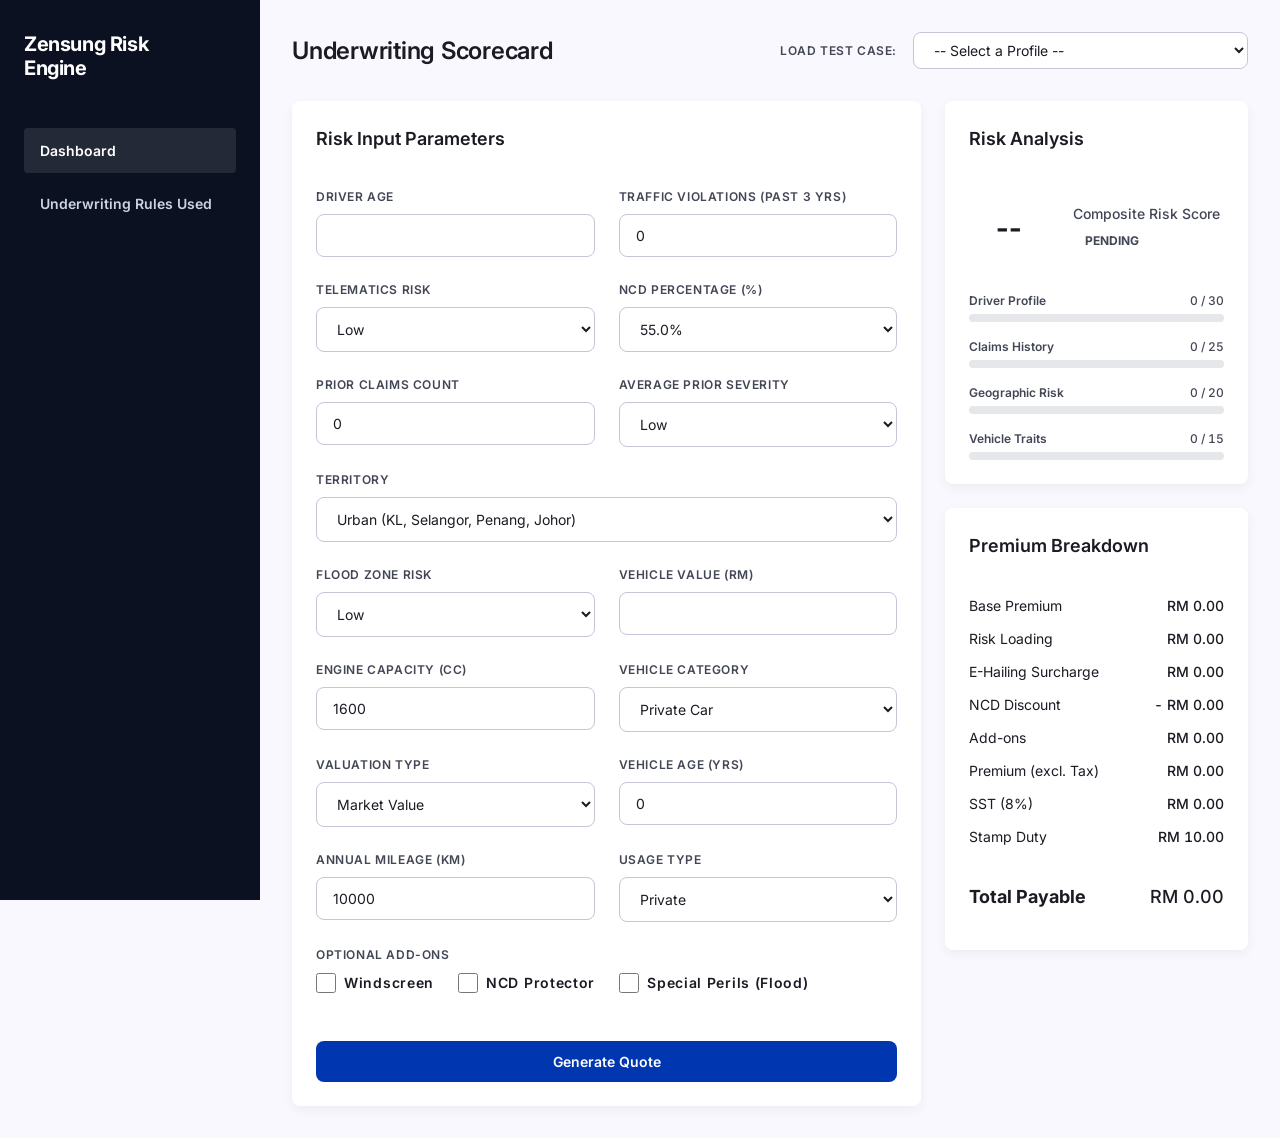
==== frontend/index.html @ bb722a62 "Initial version" ====
<!DOCTYPE html>
<html lang="en">
<head>
    <meta charset="UTF-8">
    <meta name="viewport" content="width=device-width, initial-scale=1.0">
    <title>Zensung Premium Underwriting</title>
    <link href="https://fonts.googleapis.com/css2?family=Inter:wght@400;500;600;700&display=swap" rel="stylesheet">
    <link rel="stylesheet" href="css/styles.css">
</head>
<body>
    <div class="app-layout">
        <!-- Deep Navy Sidebar -->
        <aside class="sidebar">
            <h1>Zensung Risk<br>Engine</h1>
            <ul class="nav-menu">
                <li class="nav-item active"><span>Dashboard</span></li>
                <li class="nav-item">
                    <a href="rules.html" target="_blank" style="color: inherit; text-decoration: none; display: block; width: 100%;">
                        <span>Underwriting Rules Used</span>
                    </a>
                </li>
            </ul>
        </aside>

        <!-- Main Content Area -->
        <main class="main-content">
            <header>
                <h2>Underwriting Scorecard</h2>
                <div class="controls">
                    <label for="test-cases">Load Test Case:</label>
                    <select id="test-cases">
                        <option value="">-- Select a Profile --</option>
                    </select>
                </div>
            </header>

            <div class="grid-container">
                <!-- Left Panel: Form -->
                <section class="panel panel-left">
                    <h3>Risk Input Parameters</h3>
                    <form id="quote-form">
                        <div class="form-grid">
                            <!-- Driver -->
                            <div class="form-group">
                                <label>Driver Age</label>
                                <input type="number" id="driver_age" required min="17" max="90">
                            </div>
                            <div class="form-group">
                                <label>Traffic Violations (past 3 yrs)</label>
                                <input type="number" id="traffic_violations" required min="0" value="0">
                            </div>
                            <div class="form-group">
                                <label>Telematics Risk</label>
                                <select id="telematics_risk">
                                    <option value="Low">Low</option>
                                    <option value="Med">Medium</option>
                                    <option value="High">High</option>
                                </select>
                            </div>
                            
                            <!-- Claims -->
                            <div class="form-group">
                                <label>NCD Percentage (%)</label>
                                <select id="ncd_percentage">
                                    <option value="55.0">55.0%</option>
                                    <option value="45.0">45.0%</option>
                                    <option value="38.33">38.33%</option>
                                    <option value="30.0">30.0%</option>
                                    <option value="25.0">25.0%</option>
                                    <option value="0.0">0.0%</option>
                                </select>
                            </div>
                            <div class="form-group">
                                <label>Prior Claims Count</label>
                                <input type="number" id="prior_claims_count" required min="0" value="0">
                            </div>
                            <div class="form-group">
                                <label>Average Prior Severity</label>
                                <select id="average_prior_severity">
                                    <option value="Low">Low</option>
                                    <option value="Med">Medium</option>
                                    <option value="High">High</option>
                                </select>
                            </div>

                            <!-- Geographic -->
                            <div class="form-group full-width">
                                <label>Territory</label>
                                <select id="territory">
                                    <option value="Urban (KL, Selangor, Penang, Johor)">Urban (KL, Selangor, Penang, Johor)</option>
                                    <option value="Urban (Other)">Urban (Other)</option>
                                    <option value="Rural (West Malaysia)">Rural (West Malaysia)</option>
                                    <option value="Rural (East Malaysia)">Rural (East Malaysia)</option>
                                </select>
                            </div>
                            <div class="form-group">
                                <label>Flood Zone Risk</label>
                                <select id="flood_zone">
                                    <option value="Low">Low</option>
                                    <option value="Med">Medium</option>
                                    <option value="High">High</option>
                                </select>
                            </div>

                            <!-- Vehicle -->
                            <div class="form-group">
                                <label>Vehicle Value (RM)</label>
                                <input type="number" id="vehicle_value" required min="1">
                            </div>
                            <div class="form-group">
                                <label>Engine Capacity (cc)</label>
                                <input type="number" id="engine_capacity" required min="100" value="1600">
                            </div>
                            <div class="form-group">
                                <label>Vehicle Category</label>
                                <select id="vehicle_category">
                                    <option value="Private Car">Private Car</option>
                                    <option value="Commercial Pickup">Commercial Pickup</option>
                                    <option value="Luxury Car">Luxury Car</option>
                                </select>
                            </div>
                            <div class="form-group">
                                <label>Valuation Type</label>
                                <select id="valuation_type">
                                    <option value="Market Value">Market Value</option>
                                    <option value="Agreed Value">Agreed Value</option>
                                </select>
                            </div>
                            <div class="form-group">
                                <label>Vehicle Age (yrs)</label>
                                <input type="number" id="vehicle_age" required min="0" value="0">
                            </div>

                            <!-- Usage -->
                            <div class="form-group">
                                <label>Annual Mileage (km)</label>
                                <input type="number" id="annual_mileage" required min="0" value="10000">
                            </div>
                            <div class="form-group">
                                <label>Usage Type</label>
                                <select id="usage_type">
                                    <option value="Private">Private</option>
                                    <option value="Commercial">Commercial</option>
                                    <option value="E-hailing Commercial">E-hailing Commercial</option>
                                </select>
                            </div>

                            <!-- Addons -->
                            <div class="form-group full-width">
                                <label>Optional Add-ons</label>
                                <div class="checkbox-group">
                                    <label><input type="checkbox" id="windscreen_cover"> Windscreen</label>
                                    <label><input type="checkbox" id="ncd_protector"> NCD Protector</label>
                                    <label><input type="checkbox" id="special_perils_cover"> Special Perils (Flood)</label>
                                </div>
                            </div>
                        </div>

                        <div id="error-msg" class="error-message"></div>
                        
                        <button type="submit" class="btn" id="submit-btn">Generate Quote</button>
                    </form>
                </section>

                <!-- Right Panels -->
                <section class="panel-right">
                    <!-- Top Right: Dashboard -->
                    <div class="panel">
                        <h3>Risk Analysis</h3>
                        <div class="dashboard-score">
                            <div class="score-circle" id="display_score">--</div>
                            <div class="score-details">
                                <div style="font-size: 0.875rem; color: var(--on-surface-variant); font-weight: 500;">Composite Risk Score</div>
                                <div id="display_decision" class="decision-badge">PENDING</div>
                                <div id="display_reinsurance" class="warning-flag">⚠️ Reinsurance Flag</div>
                            </div>
                        </div>

                        <!-- 4 New UI Progress Bars -->
                        <div class="progress-section">
                            <div class="progress-container">
                                <div class="progress-header">
                                    <span>Driver Profile</span>
                                    <span id="driver-risk-text" class="data-mono">0 / 30</span>
                                </div>
                                <div class="progress-track" style="width: 100%; height: 8px; background: #E5E7EB; border-radius: 4px; overflow: hidden; margin-top: 4px;">
                                    <div id="driver-risk-fill" class="progress-fill" style="width: 0%; height: 100%; background: #1D4ED8; transition: width 0.5s ease-in-out;"></div>
                                </div>
                            </div>
                            
                            <div class="progress-container">
                                <div class="progress-header">
                                    <span>Claims History</span>
                                    <span id="claims-risk-text" class="data-mono">0 / 25</span>
                                </div>
                                <div class="progress-track" style="width: 100%; height: 8px; background: #E5E7EB; border-radius: 4px; overflow: hidden; margin-top: 4px;">
                                    <div id="claims-risk-fill" class="progress-fill" style="width: 0%; height: 100%; background: #1D4ED8; transition: width 0.5s ease-in-out;"></div>
                                </div>
                            </div>

                            <div class="progress-container">
                                <div class="progress-header">
                                    <span>Geographic Risk</span>
                                    <span id="geo-risk-text" class="data-mono">0 / 20</span>
                                </div>
                                <div class="progress-track" style="width: 100%; height: 8px; background: #E5E7EB; border-radius: 4px; overflow: hidden; margin-top: 4px;">
                                    <div id="geo-risk-fill" class="progress-fill" style="width: 0%; height: 100%; background: #1D4ED8; transition: width 0.5s ease-in-out;"></div>
                                </div>
                            </div>

                            <div class="progress-container">
                                <div class="progress-header">
                                    <span>Vehicle Traits</span>
                                    <span id="vehicle-risk-text" class="data-mono">0 / 15</span>
                                </div>
                                <div class="progress-track" style="width: 100%; height: 8px; background: #E5E7EB; border-radius: 4px; overflow: hidden; margin-top: 4px;">
                                    <div id="vehicle-risk-fill" class="progress-fill" style="width: 0%; height: 100%; background: #1D4ED8; transition: width 0.5s ease-in-out;"></div>
                                </div>
                            </div>
                        </div>
                    </div>

                    <!-- Bottom Right: Premium Breakdown -->
                    <div class="panel">
                        <h3>Premium Breakdown</h3>
                        <div class="premium-breakdown">
                            <div class="breakdown-item">
                                <span>Base Premium</span>
                                <span id="bk_base" class="data-mono">RM 0.00</span>
                            </div>
                            <div class="breakdown-item">
                                <span>Risk Loading</span>
                                <span id="bk_loading" class="data-mono">RM 0.00</span>
                            </div>
                            <div class="breakdown-item">
                                <span>E-Hailing Surcharge</span>
                                <span id="bk_ehailing" class="data-mono">RM 0.00</span>
                            </div>
                            <div class="breakdown-item">
                                <span>NCD Discount</span>
                                <span id="bk_ncd" class="data-mono">- RM 0.00</span>
                            </div>
                            <div class="breakdown-item">
                                <span>Add-ons</span>
                                <span id="bk_addons" class="data-mono">RM 0.00</span>
                            </div>
                            <div class="breakdown-item">
                                <span>Premium (excl. Tax)</span>
                                <span id="bk_excl" class="data-mono">RM 0.00</span>
                            </div>
                            <div id="display_floor_warning" class="warning-flag" style="margin-bottom: 0.5rem; text-align: center;">🛡️ Minimum Premium Floor Activated</div>
                            <div id="display_mandatory_addon" class="warning-flag" style="display: none; background-color: #fee2e2; color: #b91c1c; margin-bottom: 0.5rem; text-align: center;">🚨 Mandatory Add-on Applied</div>
                            <div id="display_ncd_stepback" class="warning-flag" style="display: none; background-color: #fef3c7; color: #b45309; margin-bottom: 0.5rem; text-align: center;">⚠️ NCD Stepped Back to 0% (Prior Claim)</div>
                            <div class="breakdown-item">
                                <span>SST (8%)</span>
                                <span id="bk_sst" class="data-mono">RM 0.00</span>
                            </div>
                            <div class="breakdown-item">
                                <span>Stamp Duty</span>
                                <span id="bk_stamp_duty" class="data-mono">RM 10.00</span>
                            </div>
                            <div class="breakdown-item total">
                                <span>Total Payable</span>
                                <span id="bk_total" class="data-mono">RM 0.00</span>
                            </div>
                        </div>
                        <div id="display_metadata" style="font-size: 0.75rem; color: var(--on-surface-variant); margin-top: 1rem; text-align: center;"></div>
                    </div>
                </section>
            </div>
        </main>
    </div>

    <script src="js/app.js"></script>
</body>
</html>
---- frontend/css/styles.css ----
:root {
  /* Colors from DESIGN.md */
  --surface: #faf8ff;
  --surface-dim: #d9d9e5;
  --surface-bright: #faf8ff;
  --surface-container-lowest: #ffffff;
  --surface-container-low: #f3f2fe;
  --surface-container: #ededf9;
  --surface-container-high: #e8e7f3;
  --surface-container-highest: #e2e1ed;
  --on-surface: #1a1b23;
  --on-surface-variant: #434655;
  --inverse-surface: #2e3039;
  --inverse-on-surface: #f0f0fb;
  --outline: #747686;
  --outline-variant: #c4c5d7;
  --surface-tint: #2151da;
  --primary: #0037b0;
  --on-primary: #ffffff;
  --primary-container: #1d4ed8;
  --on-primary-container: #cad3ff;
  --inverse-primary: #b7c4ff;
  --secondary: #565d79;
  --on-secondary: #ffffff;
  --secondary-container: #d8deff;
  --on-secondary-container: #5a627e;
  --tertiary: #424546;
  --on-tertiary: #ffffff;
  --tertiary-container: #5a5c5d;
  --on-tertiary-container: #d3d5d6;
  --error: #ba1a1a;
  --on-error: #ffffff;
  --error-container: #ffdad6;
  --on-error-container: #93000a;
  --primary-fixed: #dce1ff;
  --on-primary-fixed: #001551;
  --background: #faf8ff;
  
  /* Deep Navy specifically for sidebar */
  --deep-navy: #0b1120;
  --emerald: #10b981;
  --crimson: #ef4444;

  /* Typography */
  --font-family: 'Inter', sans-serif;
  
  /* Spacing */
  --container-padding: 2rem;
  --gutter: 1.5rem;
  --panel-gap: 1rem;
  --stack-sm: 0.5rem;
  --stack-md: 1rem;
  --stack-lg: 2rem;

  /* Shapes */
  --radius-sm: 0.25rem;
  --radius-md: 0.5rem; /* 8px standard */
  --radius-lg: 1rem;
  
  /* Elevation */
  --shadow-1: 0 4px 12px rgba(0, 0, 0, 0.05);
  --shadow-2: 0 12px 24px rgba(0, 0, 0, 0.1);
}

* {
  box-sizing: border-box;
  margin: 0;
  padding: 0;
}

body {
  font-family: var(--font-family);
  background-color: var(--background);
  color: var(--on-surface);
  line-height: 1.5;
  font-size: 16px;
  display: flex;
  min-height: 100vh;
}

/* Sidebar Layout */
.app-layout {
  display: flex;
  width: 100%;
}

.sidebar {
  width: 260px;
  background-color: var(--deep-navy);
  color: #ffffff;
  padding: 2rem 1.5rem;
  display: flex;
  flex-direction: column;
  position: fixed;
  height: 100vh;
  z-index: 10;
}

.sidebar h1 {
  font-size: 20px;
  font-weight: 700;
  letter-spacing: -0.02em;
  margin-bottom: 3rem;
  line-height: 1.2;
}

.nav-menu {
  list-style: none;
  display: flex;
  flex-direction: column;
  gap: 0.5rem;
}

.nav-item {
  padding: 0.75rem 1rem;
  border-radius: var(--radius-sm);
  color: #cbd5e1;
  font-size: 14px;
  font-weight: 600;
  cursor: pointer;
  transition: all 0.2s;
}

.nav-item.active, .nav-item:hover {
  background-color: rgba(255, 255, 255, 0.1);
  color: #ffffff;
}

.main-content {
  flex: 1;
  margin-left: 260px; /* offset for fixed sidebar */
  padding: var(--container-padding);
  max-width: 1400px;
}

/* Header */
header {
  display: flex;
  justify-content: space-between;
  align-items: center;
  margin-bottom: 2rem;
}

header h2 {
  font-size: 24px;
  font-weight: 600;
  letter-spacing: -0.01em;
}

.controls {
  display: flex;
  align-items: center;
  gap: 1rem;
}

.controls select {
  padding: 0.5rem 1rem;
  border-radius: var(--radius-md);
  border: 1px solid var(--outline-variant);
  background-color: var(--surface-container-lowest);
  font-family: var(--font-family);
  font-size: 14px;
  outline: none;
  cursor: pointer;
}

/* 12-Column Grid Area */
.grid-container {
  display: grid;
  grid-template-columns: repeat(12, 1fr);
  gap: var(--gutter);
}

/* Panels / Cards */
.panel {
  background-color: var(--surface-container-lowest);
  border-radius: var(--radius-md);
  padding: 1.5rem;
  box-shadow: var(--shadow-1);
}

.panel-left {
  grid-column: span 8;
}

.panel-right {
  grid-column: span 4;
  display: flex;
  flex-direction: column;
  gap: var(--gutter);
}

.panel h3 {
  font-size: 18px;
  font-weight: 600;
  margin-bottom: 1.5rem;
  color: var(--on-surface);
  border-bottom: 1px solid var(--surface-variant);
  padding-bottom: 0.75rem;
}

/* Form Styles */
.form-grid {
  display: grid;
  grid-template-columns: 1fr 1fr;
  gap: 1.5rem;
}

.form-group {
  display: flex;
  flex-direction: column;
  gap: 0.5rem;
}

.form-group.full-width {
  grid-column: 1 / -1;
}

label {
  font-size: 12px;
  font-weight: 600;
  letter-spacing: 0.05em;
  text-transform: uppercase;
  color: var(--on-surface-variant);
}

input, select {
  padding: 0.75rem 1rem;
  border-radius: var(--radius-md);
  border: 1px solid var(--outline-variant);
  background-color: var(--surface-container-lowest);
  font-family: var(--font-family);
  font-size: 14px;
  color: var(--on-surface);
  transition: all 0.2s;
  outline: none;
}

input:focus, select:focus {
  border-color: var(--primary);
  box-shadow: 0 0 0 3px var(--primary-fixed);
}

/* Checkbox specific */
.checkbox-group {
  display: flex;
  gap: 1.5rem;
}

.checkbox-group label {
  display: flex;
  align-items: center;
  gap: 0.5rem;
  text-transform: none;
  font-size: 14px;
  color: var(--on-surface);
  cursor: pointer;
}

input[type="checkbox"] {
  width: 1.25rem;
  height: 1.25rem;
  cursor: pointer;
  accent-color: var(--primary);
}

/* Buttons */
.btn {
  background-color: var(--primary);
  color: var(--on-primary);
  border: none;
  padding: 0.75rem 1.5rem;
  border-radius: var(--radius-md);
  font-family: var(--font-family);
  font-size: 14px;
  font-weight: 600;
  cursor: pointer;
  transition: all 0.2s;
  margin-top: 2rem;
  width: 100%;
}

.btn:hover {
  background-color: var(--primary-container);
}

/* Dashboard Score Components */
.dashboard-score {
  display: flex;
  align-items: center;
  gap: 1.5rem;
}

.score-circle {
  width: 80px;
  height: 80px;
  border-radius: 50%;
  display: flex;
  align-items: center;
  justify-content: center;
  font-size: 28px;
  font-weight: 700;
  border: 4px solid var(--surface-variant);
  color: var(--on-surface);
}

.score-details {
  display: flex;
  flex-direction: column;
  gap: 0.25rem;
}

.decision-badge {
  display: inline-block;
  padding: 0.25rem 0.75rem;
  border-radius: var(--radius-sm);
  font-size: 12px;
  font-weight: 700;
  text-transform: uppercase;
  background-color: var(--surface-variant);
  color: var(--on-surface-variant);
  align-self: flex-start;
}

.decision-badge.approved {
  background-color: #d1fae5;
  color: #065f46;
}

.decision-badge.referral {
  background-color: #fee2e2;
  color: #991b1b;
}

.warning-flag {
  font-size: 12px;
  color: #b45309;
  background-color: #fef3c7;
  padding: 0.25rem 0.5rem;
  border-radius: 4px;
  display: none;
  font-weight: 600;
  margin-top: 0.25rem;
}

/* Progress Bars */
.progress-section {
  margin-top: 1.5rem;
  display: flex;
  flex-direction: column;
  gap: 1rem;
}

.progress-item {
  display: flex;
  flex-direction: column;
  gap: 0.25rem;
}

.progress-header {
  display: flex;
  justify-content: space-between;
  font-size: 12px;
  font-weight: 600;
  color: var(--on-surface-variant);
}

.progress-bar-bg {
  width: 100%;
  height: 8px;
  background-color: var(--surface-variant);
  border-radius: 4px;
  overflow: hidden;
}

.progress-bar-fill {
  height: 100%;
  background-color: var(--emerald);
  width: 0%;
  transition: width 0.5s ease, background-color 0.5s ease;
}

/* Premium Breakdown */
.premium-breakdown {
  display: flex;
  flex-direction: column;
  gap: 0.75rem;
}

.breakdown-item {
  display: flex;
  justify-content: space-between;
  font-size: 14px;
  color: var(--on-surface);
}

.breakdown-item.total {
  font-weight: 700;
  font-size: 18px;
  padding-top: 1rem;
  margin-top: 0.5rem;
  border-top: 2px solid var(--surface-variant);
}

.data-mono {
  font-family: var(--font-family);
  font-variant-numeric: tabular-nums;
  font-weight: 500;
}

.error-message {
  color: var(--error);
  font-size: 14px;
  margin-top: 1rem;
  font-weight: 600;
}

.tooltip-container {
  cursor: help;
  color: var(--outline);
  font-size: 12px;
  margin-left: 0.5rem;
}

/* Responsive */
@media (max-width: 1024px) {
  .panel-left, .panel-right {
    grid-column: span 12;
  }
}

@media (max-width: 768px) {
  .sidebar {
    width: 60px;
    padding: 1rem 0.5rem;
  }
  .sidebar h1, .nav-item span {
    display: none;
  }
  .main-content {
    margin-left: 60px;
  }
  .form-grid {
    grid-template-columns: 1fr;
  }
}
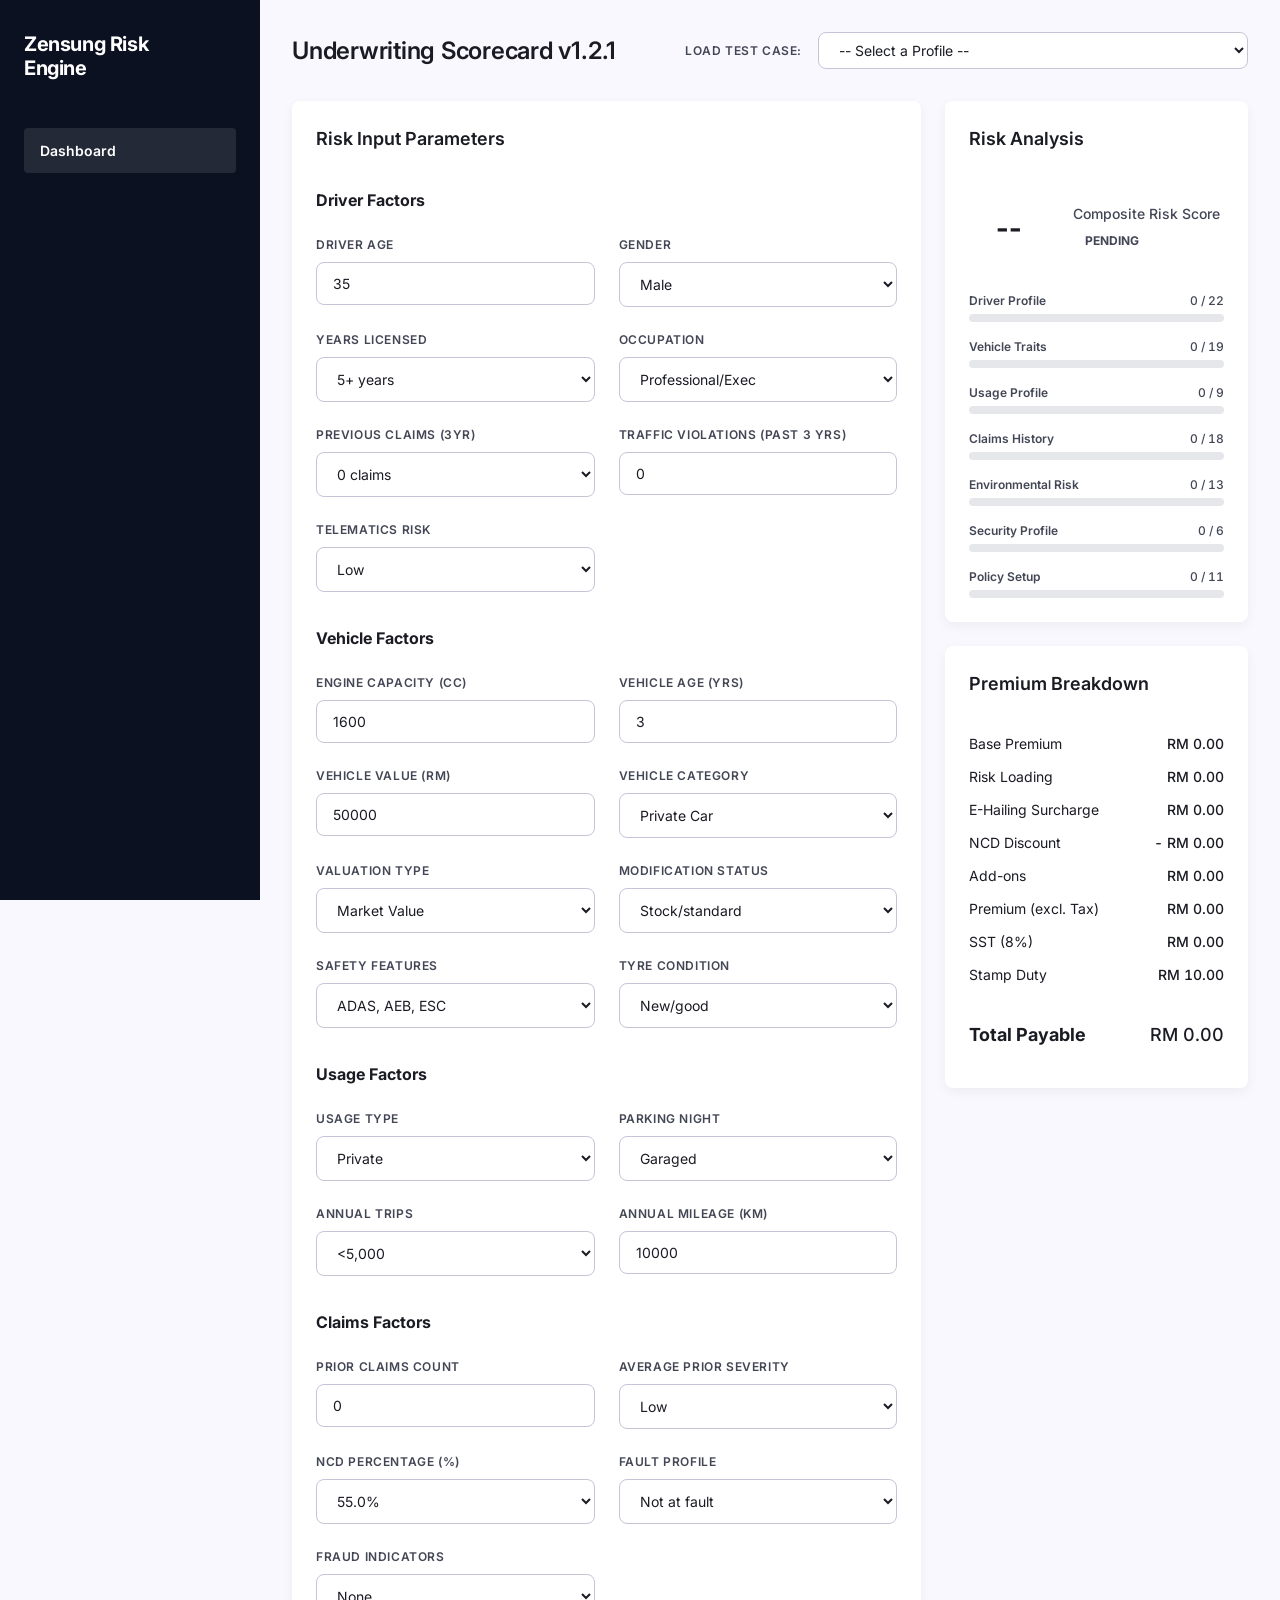
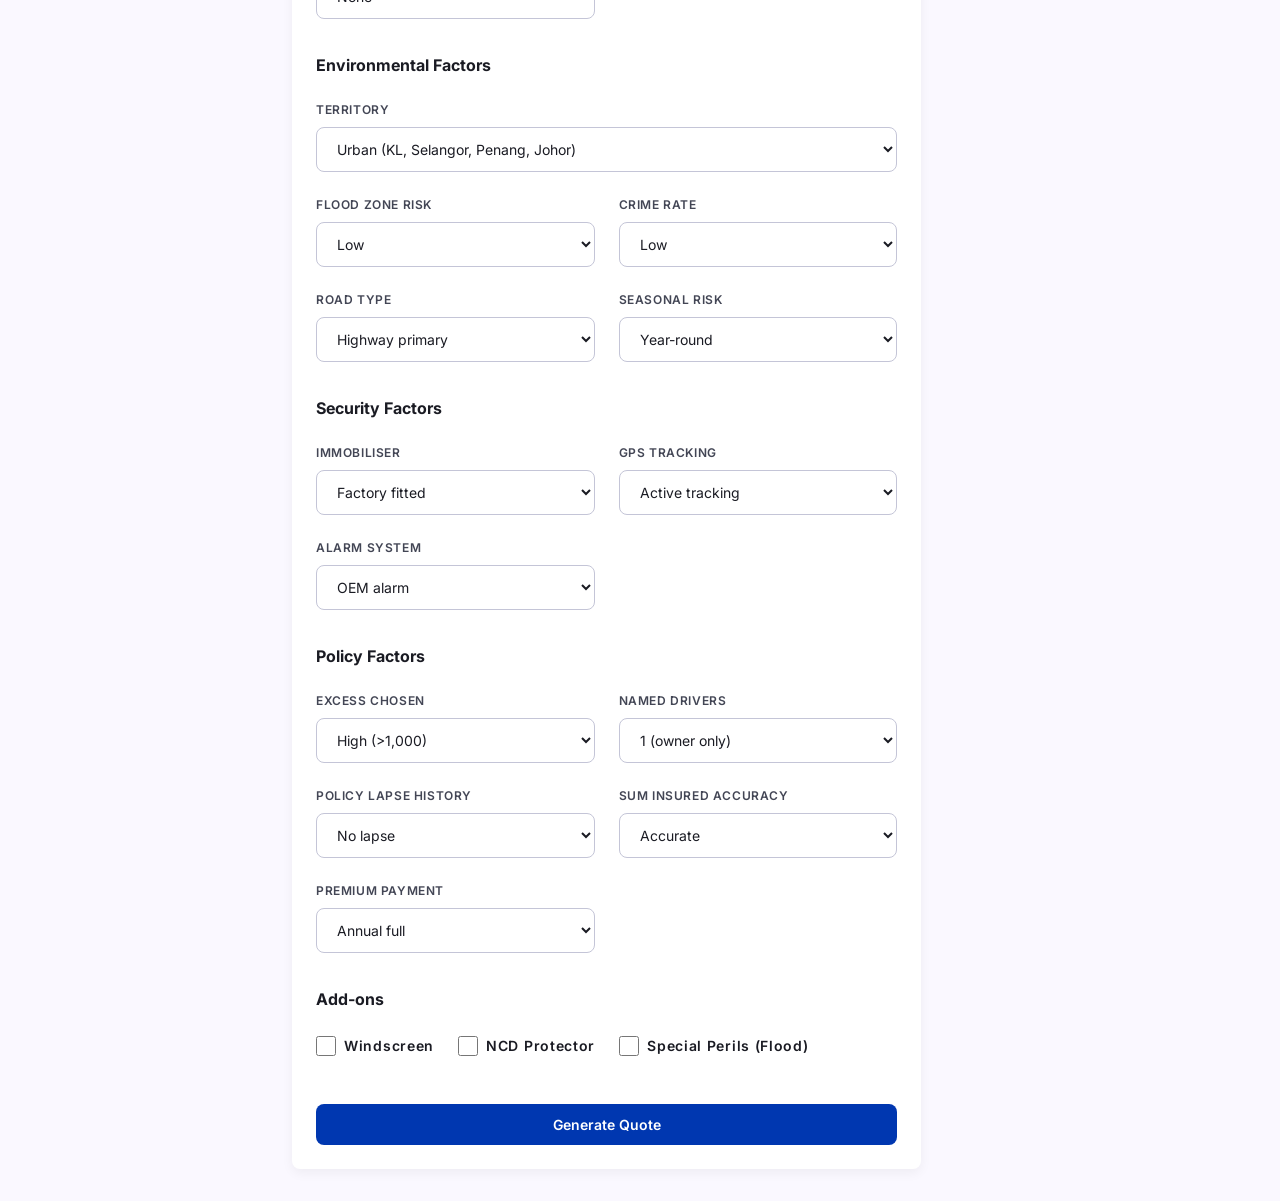
==== commit 3859e678: "UI: Remove Underwriting Rules Used link and bump version to v1.2.1" ====
--- a/frontend/index.html
+++ b/frontend/index.html
@@ -9,23 +9,17 @@
 </head>
 <body>
     <div class="app-layout">
-        <!-- Deep Navy Sidebar -->
         <aside class="sidebar">
             <h1>Zensung Risk<br>Engine</h1>
             <ul class="nav-menu">
                 <li class="nav-item active"><span>Dashboard</span></li>
-                <li class="nav-item">
-                    <a href="rules.html" target="_blank" style="color: inherit; text-decoration: none; display: block; width: 100%;">
-                        <span>Underwriting Rules Used</span>
-                    </a>
-                </li>
+
             </ul>
         </aside>
 
-        <!-- Main Content Area -->
         <main class="main-content">
             <header>
-                <h2>Underwriting Scorecard</h2>
+                <h2>Underwriting Scorecard v1.2.1</h2>
                 <div class="controls">
                     <label for="test-cases">Load Test Case:</label>
                     <select id="test-cases">
@@ -35,15 +29,46 @@
             </header>
 
             <div class="grid-container">
-                <!-- Left Panel: Form -->
                 <section class="panel panel-left">
                     <h3>Risk Input Parameters</h3>
                     <form id="quote-form">
                         <div class="form-grid">
                             <!-- Driver -->
+                            <h4 style="grid-column: 1 / -1; margin-bottom: 0;">Driver Factors</h4>
                             <div class="form-group">
                                 <label>Driver Age</label>
-                                <input type="number" id="driver_age" required min="17" max="90">
+                                <input type="number" id="driver_age" required min="17" max="90" value="35">
+                            </div>
+                            <div class="form-group">
+                                <label>Gender</label>
+                                <select id="gender">
+                                    <option value="M">Male</option>
+                                    <option value="F">Female</option>
+                                </select>
+                            </div>
+                            <div class="form-group">
+                                <label>Years Licensed</label>
+                                <select id="years_licensed">
+                                    <option value="<2 years"><2 years</option>
+                                    <option value="2-4 years">2-4 years</option>
+                                    <option value="5+ years" selected>5+ years</option>
+                                </select>
+                            </div>
+                            <div class="form-group">
+                                <label>Occupation</label>
+                                <select id="occupation">
+                                    <option value="Professional/Exec" selected>Professional/Exec</option>
+                                    <option value="Clerical/Sales">Clerical/Sales</option>
+                                    <option value="Manual/Delivery">Manual/Delivery</option>
+                                </select>
+                            </div>
+                            <div class="form-group">
+                                <label>Previous Claims (3yr)</label>
+                                <select id="previous_claims_3yr">
+                                    <option value="0 claims" selected>0 claims</option>
+                                    <option value="1 claim">1 claim</option>
+                                    <option value="2+ claims">2+ claims</option>
+                                </select>
                             </div>
                             <div class="form-group">
                                 <label>Traffic Violations (past 3 yrs)</label>
@@ -52,17 +77,115 @@
                             <div class="form-group">
                                 <label>Telematics Risk</label>
                                 <select id="telematics_risk">
-                                    <option value="Low">Low</option>
+                                    <option value="Low" selected>Low</option>
                                     <option value="Med">Medium</option>
                                     <option value="High">High</option>
                                 </select>
                             </div>
                             
+                            <!-- Vehicle -->
+                            <h4 style="grid-column: 1 / -1; margin-bottom: 0; margin-top: 10px;">Vehicle Factors</h4>
+                            <div class="form-group">
+                                <label>Engine Capacity (cc)</label>
+                                <input type="number" id="engine_capacity" required min="100" value="1600">
+                            </div>
+                            <div class="form-group">
+                                <label>Vehicle Age (yrs)</label>
+                                <input type="number" id="vehicle_age" required min="0" value="3">
+                            </div>
+                            <div class="form-group">
+                                <label>Vehicle Value (RM)</label>
+                                <input type="number" id="vehicle_value" required min="1" value="50000">
+                            </div>
+                            <div class="form-group">
+                                <label>Vehicle Category</label>
+                                <select id="vehicle_category">
+                                    <option value="Private Car" selected>Private Car</option>
+                                    <option value="Commercial Pickup">Commercial Pickup</option>
+                                    <option value="Luxury Car">Luxury Car</option>
+                                </select>
+                            </div>
+                            <div class="form-group">
+                                <label>Valuation Type</label>
+                                <select id="valuation_type">
+                                    <option value="Market Value" selected>Market Value</option>
+                                    <option value="Agreed Value">Agreed Value</option>
+                                </select>
+                            </div>
+                            <div class="form-group">
+                                <label>Modification Status</label>
+                                <select id="modification_status">
+                                    <option value="Stock/standard" selected>Stock/standard</option>
+                                    <option value="Minor mods">Minor mods</option>
+                                    <option value="Major mods">Major mods</option>
+                                </select>
+                            </div>
+                            <div class="form-group">
+                                <label>Safety Features</label>
+                                <select id="safety_features">
+                                    <option value="ADAS, AEB, ESC" selected>ADAS, AEB, ESC</option>
+                                    <option value="Some safety">Some safety</option>
+                                    <option value="Minimal">Minimal</option>
+                                </select>
+                            </div>
+                            <div class="form-group">
+                                <label>Tyre Condition</label>
+                                <select id="tyre_condition">
+                                    <option value="New/good" selected>New/good</option>
+                                    <option value="Moderate">Moderate</option>
+                                    <option value="Worn/illegal">Worn/illegal</option>
+                                </select>
+                            </div>
+
+                            <!-- Usage -->
+                            <h4 style="grid-column: 1 / -1; margin-bottom: 0; margin-top: 10px;">Usage Factors</h4>
+                            <div class="form-group">
+                                <label>Usage Type</label>
+                                <select id="usage_type">
+                                    <option value="Private" selected>Private</option>
+                                    <option value="Commercial">Commercial</option>
+                                    <option value="E-hailing Commercial">E-hailing Commercial</option>
+                                </select>
+                            </div>
+                            <div class="form-group">
+                                <label>Parking Night</label>
+                                <select id="parking_night">
+                                    <option value="Garaged" selected>Garaged</option>
+                                    <option value="Driveway/carpark">Driveway/carpark</option>
+                                    <option value="Street parking">Street parking</option>
+                                </select>
+                            </div>
+                            <div class="form-group">
+                                <label>Annual Trips</label>
+                                <select id="annual_trips">
+                                    <option value="<5,000" selected><5,000</option>
+                                    <option value="5,000-10,000">5,000-10,000</option>
+                                    <option value=">10,000">>10,000</option>
+                                </select>
+                            </div>
+                            <div class="form-group">
+                                <label>Annual Mileage (km)</label>
+                                <input type="number" id="annual_mileage" required min="0" value="10000">
+                            </div>
+
                             <!-- Claims -->
+                            <h4 style="grid-column: 1 / -1; margin-bottom: 0; margin-top: 10px;">Claims Factors</h4>
+                            <div class="form-group">
+                                <label>Prior Claims Count</label>
+                                <input type="number" id="prior_claims_count" required min="0" value="0">
+                            </div>
+                            <div class="form-group">
+                                <label>Average Prior Severity</label>
+                                <select id="average_prior_severity">
+                                    <option value="Low" selected>Low</option>
+                                    <option value="Med">Medium</option>
+                                    <option value="High">High</option>
+                                </select>
+                            </div>
                             <div class="form-group">
                                 <label>NCD Percentage (%)</label>
                                 <select id="ncd_percentage">
-                                    <option value="55.0">55.0%</option>
+                                    <option value="55.0" selected>55.0%</option>
                                     <option value="45.0">45.0%</option>
                                     <option value="38.33">38.33%</option>
                                     <option value="30.0">30.0%</option>
@@ -71,23 +194,28 @@
                                 </select>
                             </div>
                             <div class="form-group">
-                                <label>Prior Claims Count</label>
-                                <input type="number" id="prior_claims_count" required min="0" value="0">
-                            </div>
-                            <div class="form-group">
-                                <label>Average Prior Severity</label>
-                                <select id="average_prior_severity">
-                                    <option value="Low">Low</option>
-                                    <option value="Med">Medium</option>
-                                    <option value="High">High</option>
-                                </select>
-                            </div>
-
-                            <!-- Geographic -->
+                                <label>Fault Profile</label>
+                                <select id="fault_profile">
+                                    <option value="Not at fault" selected>Not at fault</option>
+                                    <option value="Partial fault">Partial fault</option>
+                                    <option value="At fault">At fault</option>
+                                </select>
+                            </div>
+                            <div class="form-group">
+                                <label>Fraud Indicators</label>
+                                <select id="fraud_indicators">
+                                    <option value="None" selected>None</option>
+                                    <option value="Minor">Minor</option>
+                                    <option value="Suspicious">Suspicious</option>
+                                </select>
+                            </div>
+
+                            <!-- Environmental -->
+                            <h4 style="grid-column: 1 / -1; margin-bottom: 0; margin-top: 10px;">Environmental Factors</h4>
                             <div class="form-group full-width">
                                 <label>Territory</label>
                                 <select id="territory">
-                                    <option value="Urban (KL, Selangor, Penang, Johor)">Urban (KL, Selangor, Penang, Johor)</option>
+                                    <option value="Urban (KL, Selangor, Penang, Johor)" selected>Urban (KL, Selangor, Penang, Johor)</option>
                                     <option value="Urban (Other)">Urban (Other)</option>
                                     <option value="Rural (West Malaysia)">Rural (West Malaysia)</option>
                                     <option value="Rural (East Malaysia)">Rural (East Malaysia)</option>
@@ -96,58 +224,109 @@
                             <div class="form-group">
                                 <label>Flood Zone Risk</label>
                                 <select id="flood_zone">
-                                    <option value="Low">Low</option>
+                                    <option value="Low" selected>Low</option>
                                     <option value="Med">Medium</option>
                                     <option value="High">High</option>
                                 </select>
                             </div>
-
-                            <!-- Vehicle -->
-                            <div class="form-group">
-                                <label>Vehicle Value (RM)</label>
-                                <input type="number" id="vehicle_value" required min="1">
-                            </div>
-                            <div class="form-group">
-                                <label>Engine Capacity (cc)</label>
-                                <input type="number" id="engine_capacity" required min="100" value="1600">
-                            </div>
-                            <div class="form-group">
-                                <label>Vehicle Category</label>
-                                <select id="vehicle_category">
-                                    <option value="Private Car">Private Car</option>
-                                    <option value="Commercial Pickup">Commercial Pickup</option>
-                                    <option value="Luxury Car">Luxury Car</option>
-                                </select>
-                            </div>
-                            <div class="form-group">
-                                <label>Valuation Type</label>
-                                <select id="valuation_type">
-                                    <option value="Market Value">Market Value</option>
-                                    <option value="Agreed Value">Agreed Value</option>
-                                </select>
-                            </div>
-                            <div class="form-group">
-                                <label>Vehicle Age (yrs)</label>
-                                <input type="number" id="vehicle_age" required min="0" value="0">
-                            </div>
-
-                            <!-- Usage -->
-                            <div class="form-group">
-                                <label>Annual Mileage (km)</label>
-                                <input type="number" id="annual_mileage" required min="0" value="10000">
-                            </div>
-                            <div class="form-group">
-                                <label>Usage Type</label>
-                                <select id="usage_type">
-                                    <option value="Private">Private</option>
-                                    <option value="Commercial">Commercial</option>
-                                    <option value="E-hailing Commercial">E-hailing Commercial</option>
+                            <div class="form-group">
+                                <label>Crime Rate</label>
+                                <select id="crime_rate">
+                                    <option value="Low" selected>Low</option>
+                                    <option value="Medium">Medium</option>
+                                    <option value="High">High</option>
+                                </select>
+                            </div>
+                            <div class="form-group">
+                                <label>Road Type</label>
+                                <select id="road_type">
+                                    <option value="Highway primary" selected>Highway primary</option>
+                                    <option value="Urban mixed">Urban mixed</option>
+                                    <option value="Rural/unlit">Rural/unlit</option>
+                                </select>
+                            </div>
+                            <div class="form-group">
+                                <label>Seasonal Risk</label>
+                                <select id="seasonal_risk">
+                                    <option value="Year-round" selected>Year-round</option>
+                                    <option value="Monsoon seasonal">Monsoon seasonal</option>
+                                    <option value="High exposure">High exposure</option>
+                                </select>
+                            </div>
+
+                            <!-- Security -->
+                            <h4 style="grid-column: 1 / -1; margin-bottom: 0; margin-top: 10px;">Security Factors</h4>
+                            <div class="form-group">
+                                <label>Immobiliser</label>
+                                <select id="immobiliser">
+                                    <option value="Factory fitted" selected>Factory fitted</option>
+                                    <option value="Aftermarket">Aftermarket</option>
+                                    <option value="None">None</option>
+                                </select>
+                            </div>
+                            <div class="form-group">
+                                <label>GPS Tracking</label>
+                                <select id="gps_tracking">
+                                    <option value="Active tracking" selected>Active tracking</option>
+                                    <option value="Passive">Passive</option>
+                                    <option value="None">None</option>
+                                </select>
+                            </div>
+                            <div class="form-group">
+                                <label>Alarm System</label>
+                                <select id="alarm_system">
+                                    <option value="OEM alarm" selected>OEM alarm</option>
+                                    <option value="Aftermarket">Aftermarket</option>
+                                    <option value="None">None</option>
+                                </select>
+                            </div>
+
+                            <!-- Policy -->
+                            <h4 style="grid-column: 1 / -1; margin-bottom: 0; margin-top: 10px;">Policy Factors</h4>
+                            <div class="form-group">
+                                <label>Excess Chosen</label>
+                                <select id="excess_chosen">
+                                    <option value="High (>1,000)" selected>High (>1,000)</option>
+                                    <option value="Standard">Standard</option>
+                                    <option value="Minimum">Minimum</option>
+                                </select>
+                            </div>
+                            <div class="form-group">
+                                <label>Named Drivers</label>
+                                <select id="named_drivers">
+                                    <option value="1 (owner only)" selected>1 (owner only)</option>
+                                    <option value="2-3">2-3</option>
+                                    <option value="4+">4+</option>
+                                </select>
+                            </div>
+                            <div class="form-group">
+                                <label>Policy Lapse History</label>
+                                <select id="policy_lapse_history">
+                                    <option value="No lapse" selected>No lapse</option>
+                                    <option value="1 lapse">1 lapse</option>
+                                    <option value="2+ lapses">2+ lapses</option>
+                                </select>
+                            </div>
+                            <div class="form-group">
+                                <label>Sum Insured Accuracy</label>
+                                <select id="sum_insured_accuracy">
+                                    <option value="Accurate" selected>Accurate</option>
+                                    <option value="A�10%">+/- 10%</option>
+                                    <option value="Underinsured >10%">Underinsured >10%</option>
+                                </select>
+                            </div>
+                            <div class="form-group">
+                                <label>Premium Payment</label>
+                                <select id="premium_payment">
+                                    <option value="Annual full" selected>Annual full</option>
+                                    <option value="Semi-annual">Semi-annual</option>
+                                    <option value="Monthly">Monthly</option>
                                 </select>
                             </div>
 
                             <!-- Addons -->
+                            <h4 style="grid-column: 1 / -1; margin-bottom: 0; margin-top: 10px;">Add-ons</h4>
                             <div class="form-group full-width">
-                                <label>Optional Add-ons</label>
                                 <div class="checkbox-group">
                                     <label><input type="checkbox" id="windscreen_cover"> Windscreen</label>
                                     <label><input type="checkbox" id="ncd_protector"> NCD Protector</label>
@@ -162,9 +341,7 @@
                     </form>
                 </section>
 
-                <!-- Right Panels -->
                 <section class="panel-right">
-                    <!-- Top Right: Dashboard -->
                     <div class="panel">
                         <h3>Risk Analysis</h3>
                         <div class="dashboard-score">
@@ -176,12 +353,12 @@
                             </div>
                         </div>
 
-                        <!-- 4 New UI Progress Bars -->
+                        <!-- 7 UI Progress Bars -->
                         <div class="progress-section">
                             <div class="progress-container">
                                 <div class="progress-header">
                                     <span>Driver Profile</span>
-                                    <span id="driver-risk-text" class="data-mono">0 / 30</span>
+                                    <span id="driver-risk-text" class="data-mono">0 / 22</span>
                                 </div>
                                 <div class="progress-track" style="width: 100%; height: 8px; background: #E5E7EB; border-radius: 4px; overflow: hidden; margin-top: 4px;">
                                     <div id="driver-risk-fill" class="progress-fill" style="width: 0%; height: 100%; background: #1D4ED8; transition: width 0.5s ease-in-out;"></div>
@@ -190,8 +367,28 @@
                             
                             <div class="progress-container">
                                 <div class="progress-header">
+                                    <span>Vehicle Traits</span>
+                                    <span id="vehicle-risk-text" class="data-mono">0 / 19</span>
+                                </div>
+                                <div class="progress-track" style="width: 100%; height: 8px; background: #E5E7EB; border-radius: 4px; overflow: hidden; margin-top: 4px;">
+                                    <div id="vehicle-risk-fill" class="progress-fill" style="width: 0%; height: 100%; background: #1D4ED8; transition: width 0.5s ease-in-out;"></div>
+                                </div>
+                            </div>
+
+                            <div class="progress-container">
+                                <div class="progress-header">
+                                    <span>Usage Profile</span>
+                                    <span id="usage-risk-text" class="data-mono">0 / 9</span>
+                                </div>
+                                <div class="progress-track" style="width: 100%; height: 8px; background: #E5E7EB; border-radius: 4px; overflow: hidden; margin-top: 4px;">
+                                    <div id="usage-risk-fill" class="progress-fill" style="width: 0%; height: 100%; background: #1D4ED8; transition: width 0.5s ease-in-out;"></div>
+                                </div>
+                            </div>
+
+                            <div class="progress-container">
+                                <div class="progress-header">
                                     <span>Claims History</span>
-                                    <span id="claims-risk-text" class="data-mono">0 / 25</span>
+                                    <span id="claims-risk-text" class="data-mono">0 / 18</span>
                                 </div>
                                 <div class="progress-track" style="width: 100%; height: 8px; background: #E5E7EB; border-radius: 4px; overflow: hidden; margin-top: 4px;">
                                     <div id="claims-risk-fill" class="progress-fill" style="width: 0%; height: 100%; background: #1D4ED8; transition: width 0.5s ease-in-out;"></div>
@@ -200,8 +397,8 @@
 
                             <div class="progress-container">
                                 <div class="progress-header">
-                                    <span>Geographic Risk</span>
-                                    <span id="geo-risk-text" class="data-mono">0 / 20</span>
+                                    <span>Environmental Risk</span>
+                                    <span id="geo-risk-text" class="data-mono">0 / 13</span>
                                 </div>
                                 <div class="progress-track" style="width: 100%; height: 8px; background: #E5E7EB; border-radius: 4px; overflow: hidden; margin-top: 4px;">
                                     <div id="geo-risk-fill" class="progress-fill" style="width: 0%; height: 100%; background: #1D4ED8; transition: width 0.5s ease-in-out;"></div>
@@ -210,17 +407,26 @@
 
                             <div class="progress-container">
                                 <div class="progress-header">
-                                    <span>Vehicle Traits</span>
-                                    <span id="vehicle-risk-text" class="data-mono">0 / 15</span>
-                                </div>
-                                <div class="progress-track" style="width: 100%; height: 8px; background: #E5E7EB; border-radius: 4px; overflow: hidden; margin-top: 4px;">
-                                    <div id="vehicle-risk-fill" class="progress-fill" style="width: 0%; height: 100%; background: #1D4ED8; transition: width 0.5s ease-in-out;"></div>
+                                    <span>Security Profile</span>
+                                    <span id="security-risk-text" class="data-mono">0 / 6</span>
+                                </div>
+                                <div class="progress-track" style="width: 100%; height: 8px; background: #E5E7EB; border-radius: 4px; overflow: hidden; margin-top: 4px;">
+                                    <div id="security-risk-fill" class="progress-fill" style="width: 0%; height: 100%; background: #1D4ED8; transition: width 0.5s ease-in-out;"></div>
+                                </div>
+                            </div>
+
+                            <div class="progress-container">
+                                <div class="progress-header">
+                                    <span>Policy Setup</span>
+                                    <span id="policy-risk-text" class="data-mono">0 / 11</span>
+                                </div>
+                                <div class="progress-track" style="width: 100%; height: 8px; background: #E5E7EB; border-radius: 4px; overflow: hidden; margin-top: 4px;">
+                                    <div id="policy-risk-fill" class="progress-fill" style="width: 0%; height: 100%; background: #1D4ED8; transition: width 0.5s ease-in-out;"></div>
                                 </div>
                             </div>
                         </div>
                     </div>
 
-                    <!-- Bottom Right: Premium Breakdown -->
                     <div class="panel">
                         <h3>Premium Breakdown</h3>
                         <div class="premium-breakdown">
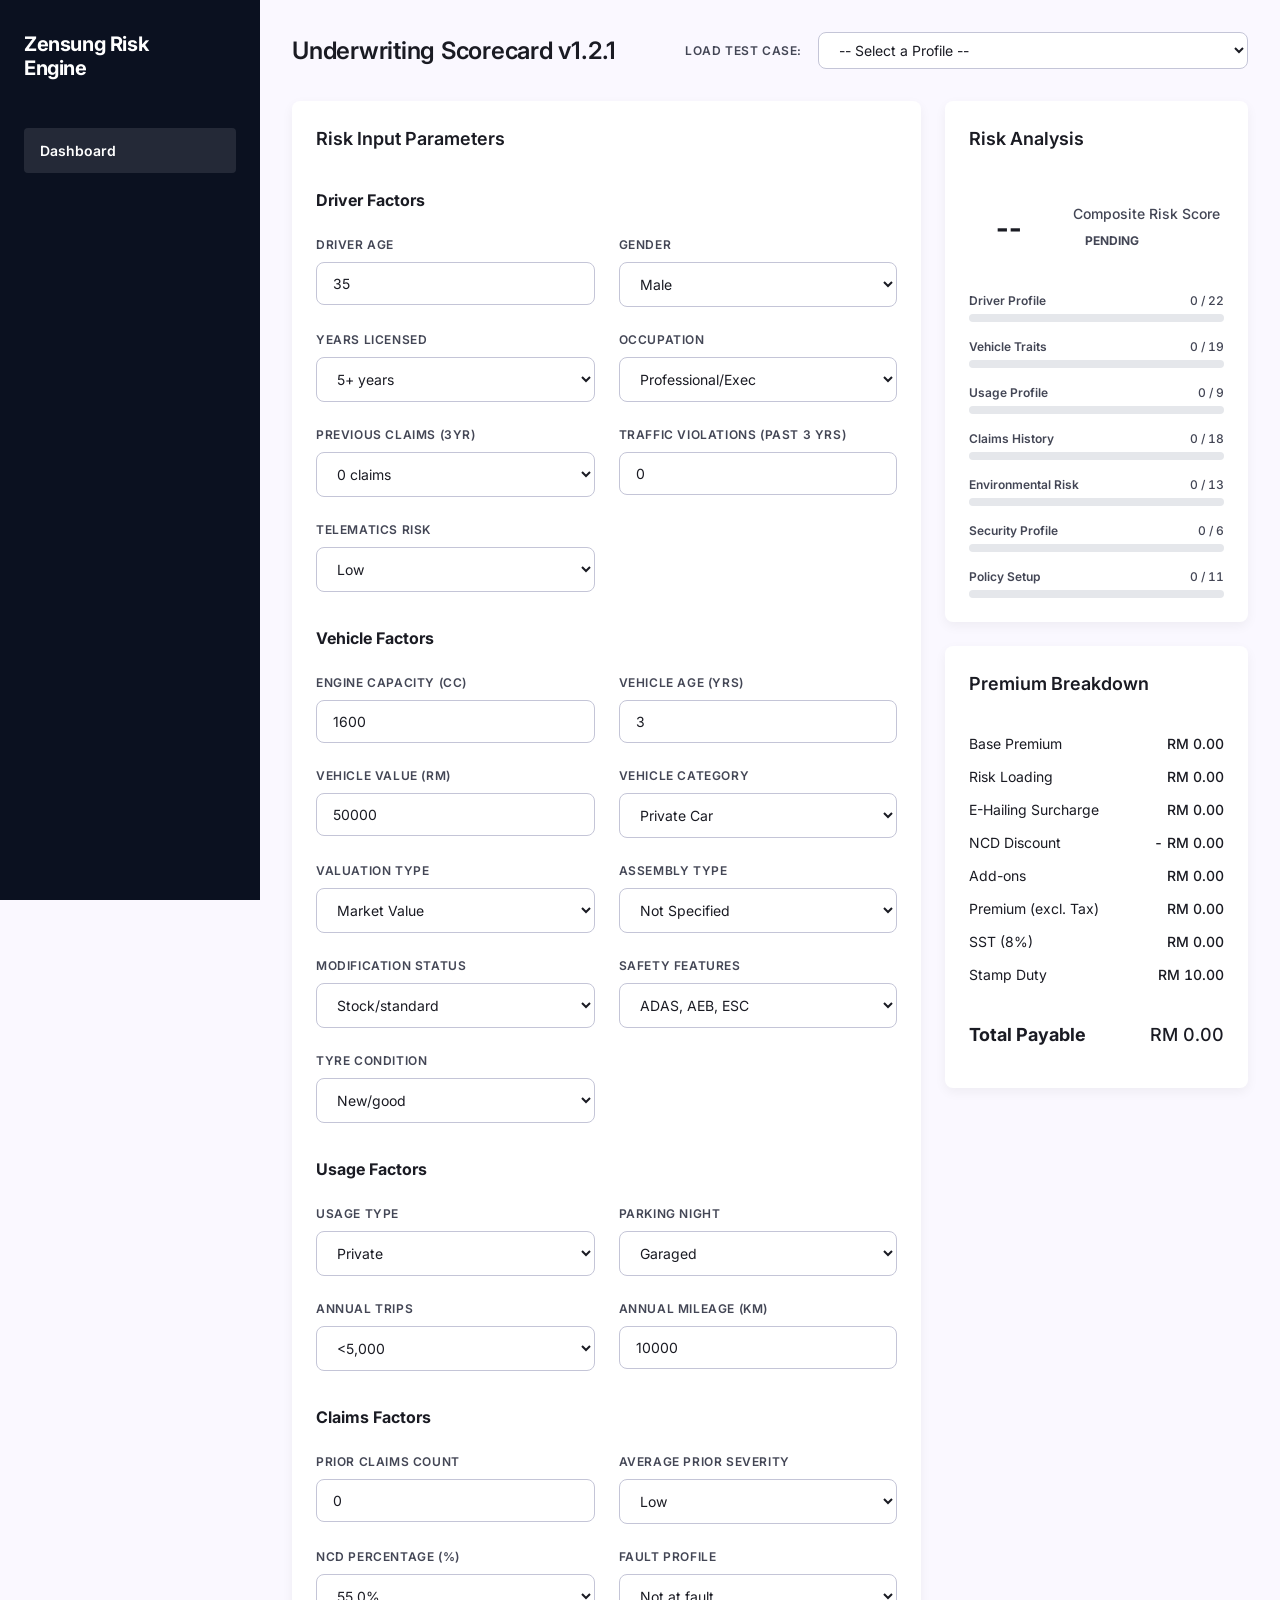
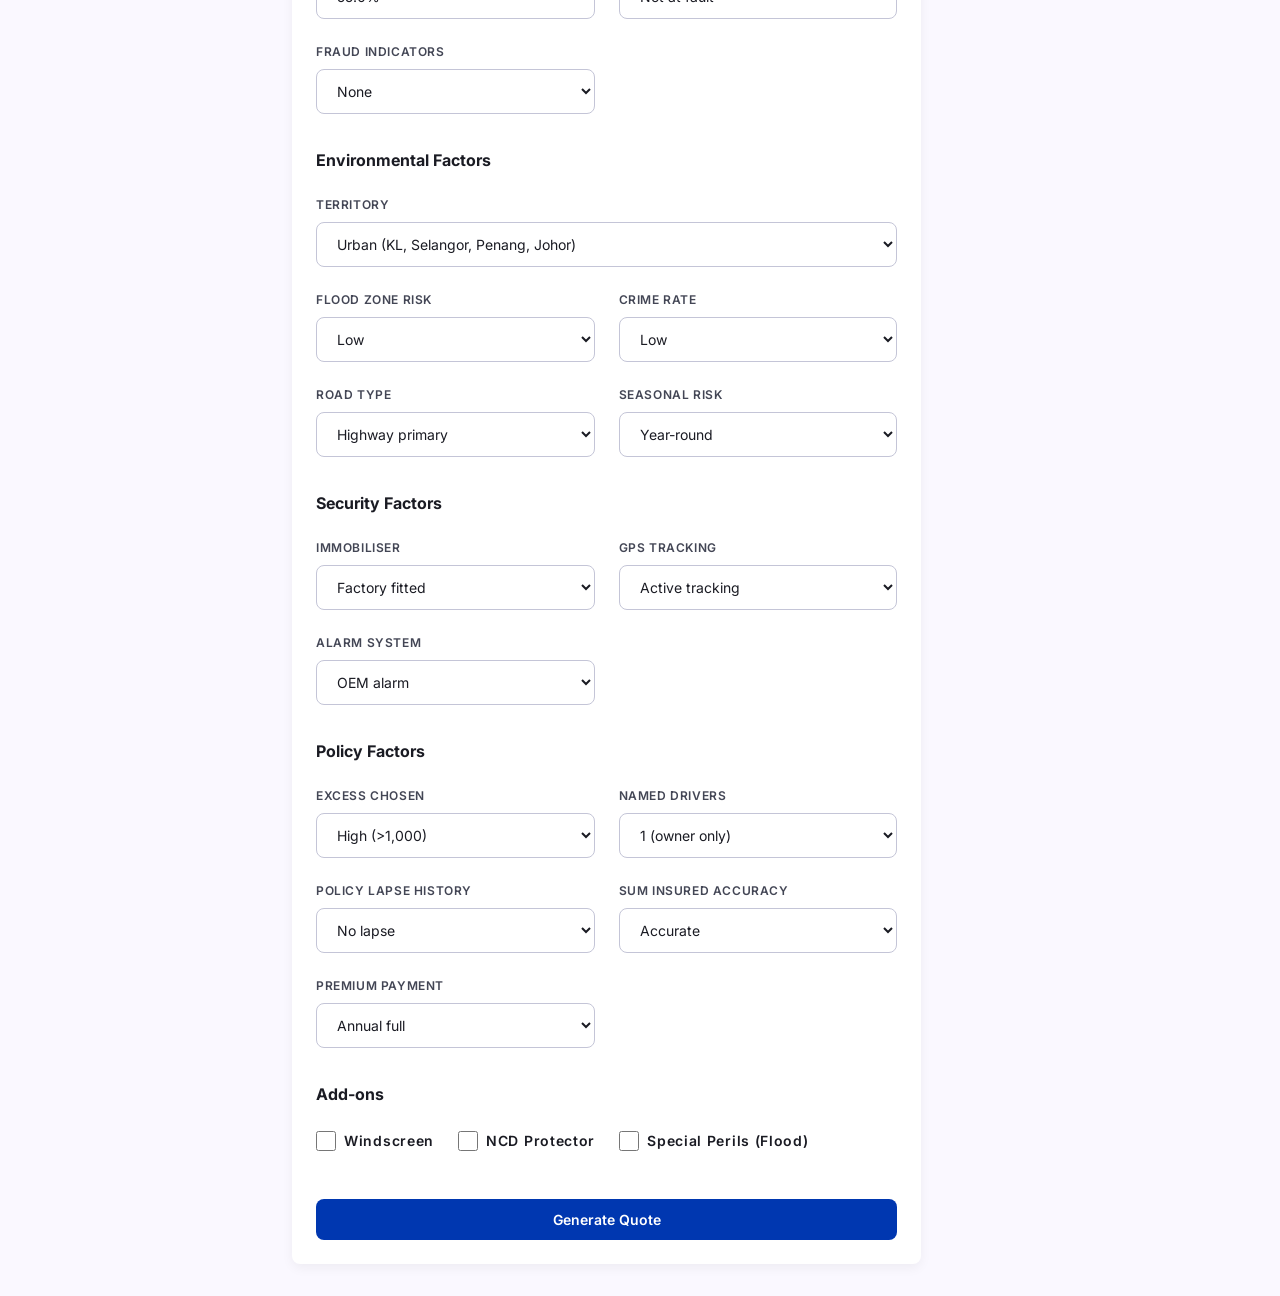
==== commit a9ec5725: "feat(underwriting): Add CBU assembly type logic scoring 5 points to push Scenario 4 to Substandard" ====
--- a/frontend/index.html
+++ b/frontend/index.html
@@ -37,7 +37,7 @@
                             <h4 style="grid-column: 1 / -1; margin-bottom: 0;">Driver Factors</h4>
                             <div class="form-group">
                                 <label>Driver Age</label>
-                                <input type="number" id="driver_age" required min="17" max="90" value="35">
+                                <input type="number" id="driver_age" min="17" max="90" value="35">
                             </div>
                             <div class="form-group">
                                 <label>Gender</label>
@@ -72,7 +72,7 @@
                             </div>
                             <div class="form-group">
                                 <label>Traffic Violations (past 3 yrs)</label>
-                                <input type="number" id="traffic_violations" required min="0" value="0">
+                                <input type="number" id="traffic_violations" min="0" value="0">
                             </div>
                             <div class="form-group">
                                 <label>Telematics Risk</label>
@@ -87,15 +87,15 @@
                             <h4 style="grid-column: 1 / -1; margin-bottom: 0; margin-top: 10px;">Vehicle Factors</h4>
                             <div class="form-group">
                                 <label>Engine Capacity (cc)</label>
-                                <input type="number" id="engine_capacity" required min="100" value="1600">
+                                <input type="number" id="engine_capacity" min="100" value="1600">
                             </div>
                             <div class="form-group">
                                 <label>Vehicle Age (yrs)</label>
-                                <input type="number" id="vehicle_age" required min="0" value="3">
+                                <input type="number" id="vehicle_age" min="0" value="3">
                             </div>
                             <div class="form-group">
                                 <label>Vehicle Value (RM)</label>
-                                <input type="number" id="vehicle_value" required min="1" value="50000">
+                                <input type="number" id="vehicle_value" min="1" value="50000">
                             </div>
                             <div class="form-group">
                                 <label>Vehicle Category</label>
@@ -113,6 +113,14 @@
                                 </select>
                             </div>
                             <div class="form-group">
+                                <label>Assembly Type</label>
+                                <select id="assembly_type">
+                                    <option value="" selected>Not Specified</option>
+                                    <option value="CKD">CKD (Locally Assembled)</option>
+                                    <option value="CBU">CBU (Fully Imported)</option>
+                                </select>
+                            </div>
+                            <div class="form-group">
                                 <label>Modification Status</label>
                                 <select id="modification_status">
                                     <option value="Stock/standard" selected>Stock/standard</option>
@@ -165,14 +173,14 @@
                             </div>
                             <div class="form-group">
                                 <label>Annual Mileage (km)</label>
-                                <input type="number" id="annual_mileage" required min="0" value="10000">
+                                <input type="number" id="annual_mileage" min="0" value="10000">
                             </div>
 
                             <!-- Claims -->
                             <h4 style="grid-column: 1 / -1; margin-bottom: 0; margin-top: 10px;">Claims Factors</h4>
                             <div class="form-group">
                                 <label>Prior Claims Count</label>
-                                <input type="number" id="prior_claims_count" required min="0" value="0">
+                                <input type="number" id="prior_claims_count" min="0" value="0">
                             </div>
                             <div class="form-group">
                                 <label>Average Prior Severity</label>
@@ -477,6 +485,6 @@
         </main>
     </div>
 
-    <script src="js/app.js"></script>
+    <script src="js/app.js?v=1.2.2"></script>
 </body>
 </html>
